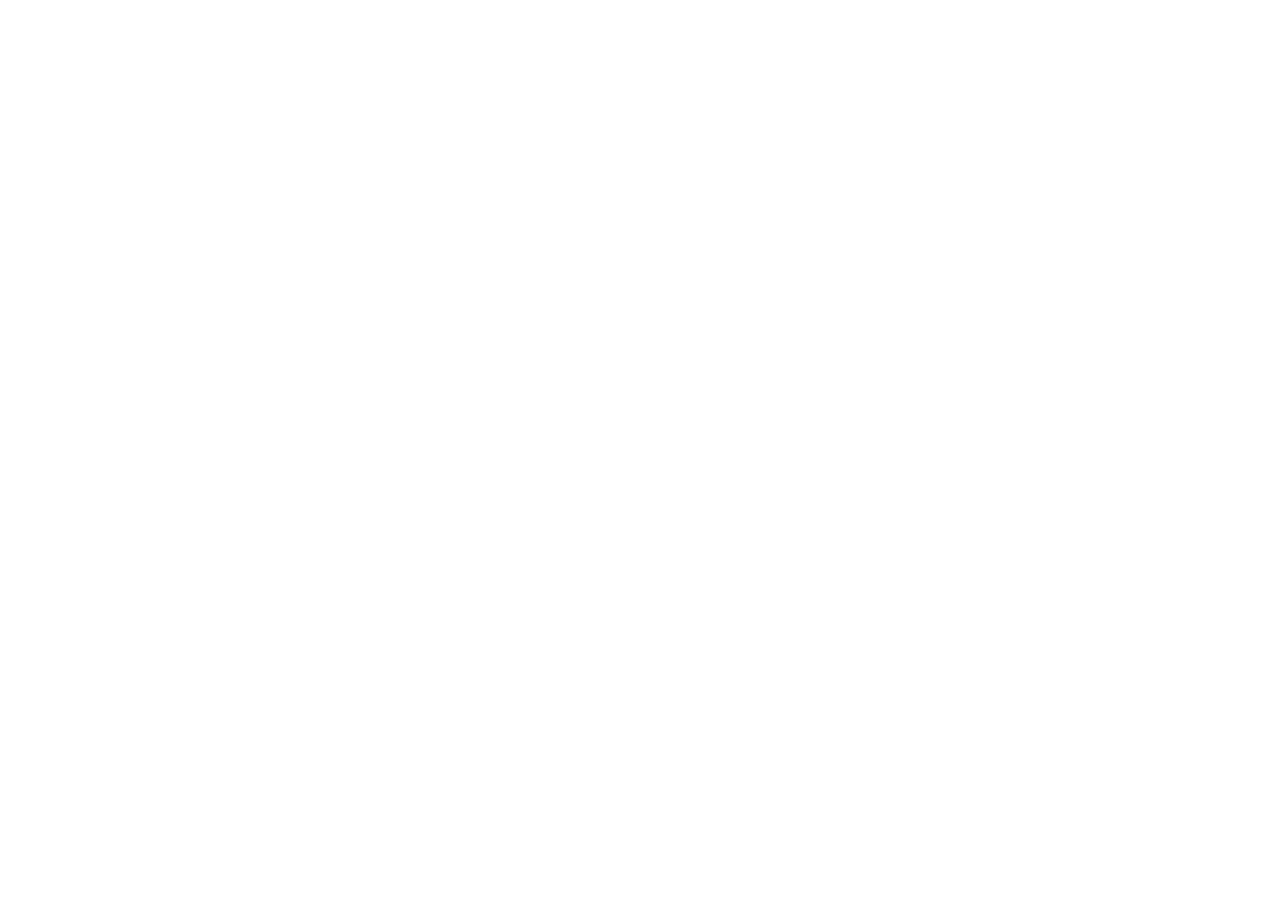
==== about/index.html @ 05c797dd "Created basic HTML structure for index.html" ====
<!DOCTYPE html>
<html lang="ru">
<head>
    <meta charset="UTF-8">
    <meta name="viewport" content="width=device-width, initial-scale=1.0">
    <title>TechStore - Главная </title>
    <link href="https://cdn.jsdelivr.net/npm/bootstrap@5.3.0/dist/css/bootstrap.min.css" rel="stylesheet">
    <link rel="stylesheet" href="css/style.css">
</head>
<body>
</body>
</html>
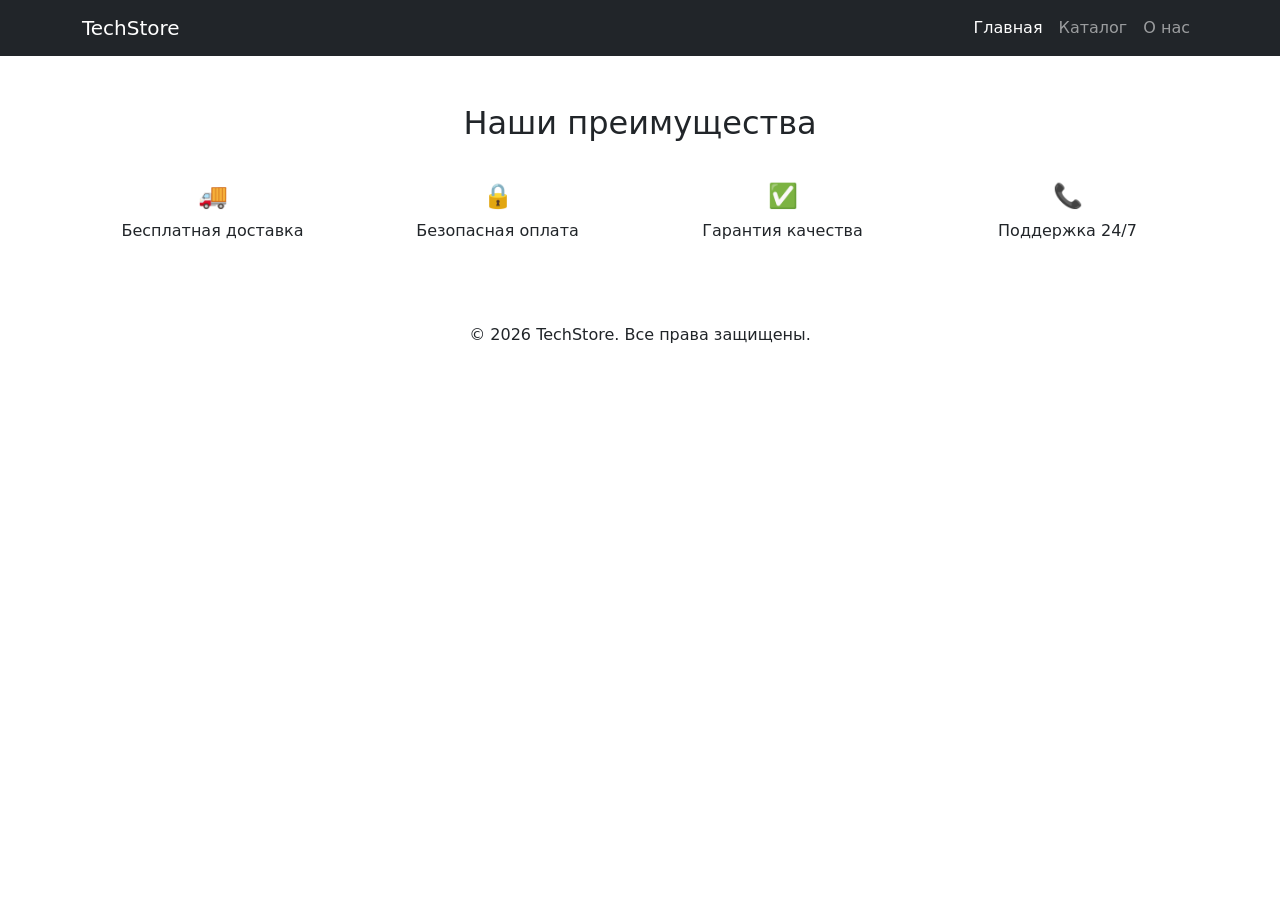
==== commit 5f7d1bbb: "Added navigation menu HTML for index page" ====
--- a/about/index.html
+++ b/about/index.html
@@ -8,5 +8,59 @@
     <link rel="stylesheet" href="css/style.css">
 </head>
 <body>
+  <nav class="navbar navbar-expand-lg navbar-dark bg-dark">
+    <div class="container">
+        <a class="navbar-brand" href="index.html">TechStore</a>
+        <button class="navbar-toggler" type="button" data-bs-toggle="collapse" data-bs-target="#navbarNav">
+            <span class="navbar-toggler-icon"></span>
+        </button>
+        <div class="collapse navbar-collapse" id="navbarNav">
+            <ul class="navbar-nav ms-auto">
+                <li class="nav-item"><a class="nav-link active" href="index.html">Главная</a></li>
+                <li class="nav-item"><a class="nav-link" href="catalog.html">Каталог</a></li>
+                <li class="nav-item"><a class="nav-link" href="about.html">О нас</a></li>
+            </ul>
+        </div>
+    </div>
+</nav>
+
+    <div class="container my-5">
+        <h2 class="text-center mb-4">Наши преимущества</h2>
+        <div class="row text-center">
+            <div class="col-md-3">
+                <div class="p-3">
+                    <h4>🚚</h4>
+                    <p>Бесплатная доставка</p>
+                </div>
+            </div>
+            <div class="col-md-3">
+                <div class="p-3">
+                    <h4>🔒</h4>
+                    <p>Безопасная оплата</p>
+                </div>
+            </div>
+            <div class="col-md-3">
+                <div class="p-3">
+                    <h4>✅</h4>
+                    <p>Гарантия качества</p>
+                </div>
+            </div>
+            <div class="col-md-3">
+                <div class="p-3">
+                    <h4>📞</h4>
+                    <p>Поддержка 24/7</p>
+                </div>
+            </div>
+        </div>
+    </div>
+
+    <!-- Футер -->
+    <footer class="text-center">
+        <div class="container">
+            <p>&copy; 2026 TechStore. Все права защищены.</p>
+        </div>
+    </footer>
+
+    <script src="https://cdn.jsdelivr.net/npm/bootstrap@5.3.0/dist/js/bootstrap.bundle.min.js"></script>
 </body>
 </html>
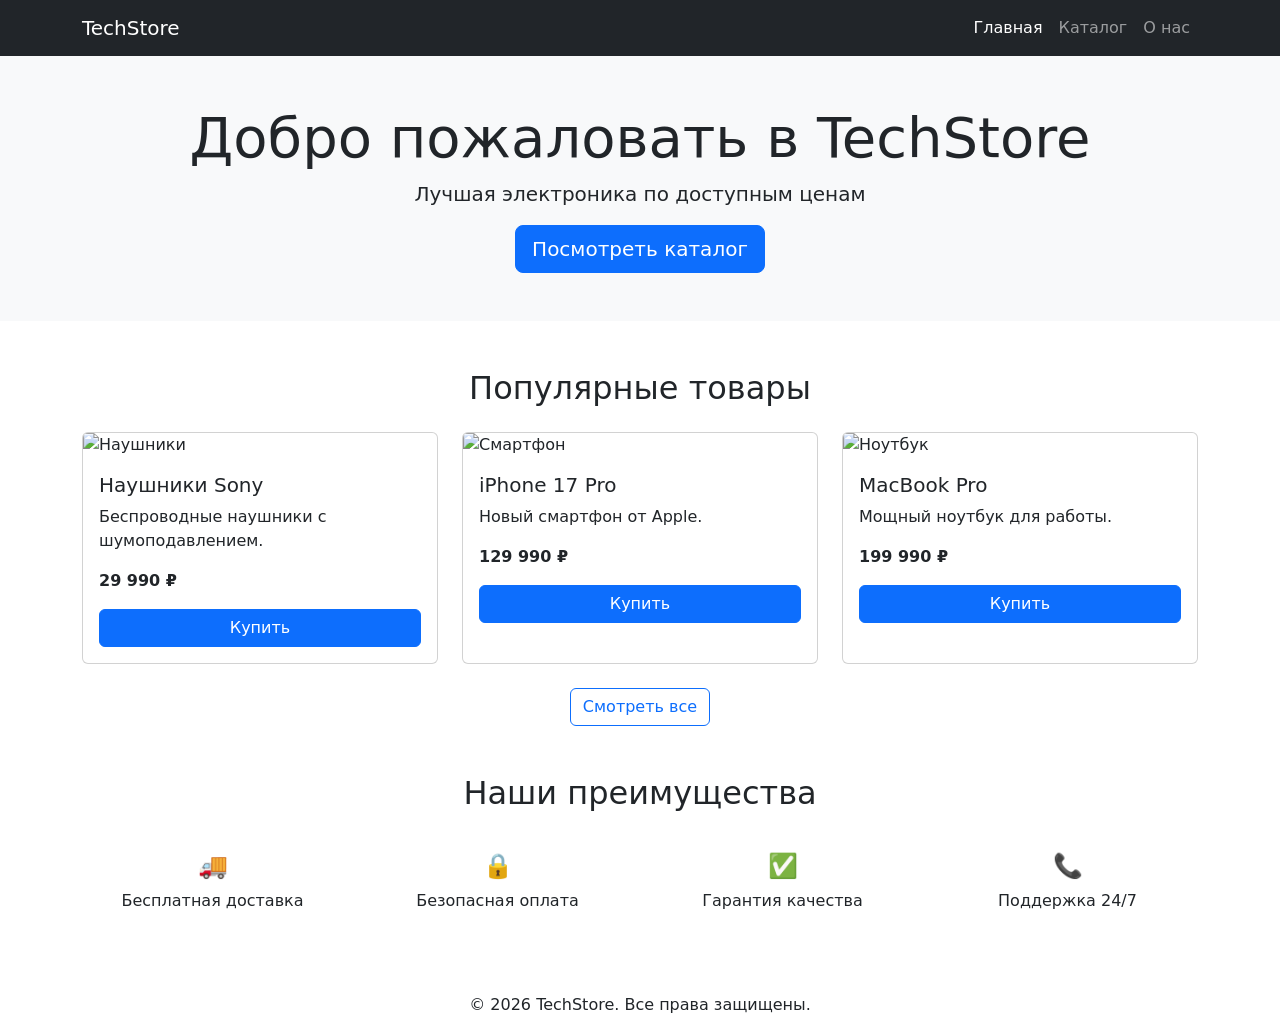
==== commit d6c2294f: "Added navigation menu HTML for index page" ====
--- a/about/index.html
+++ b/about/index.html
@@ -3,27 +3,86 @@
 <head>
     <meta charset="UTF-8">
     <meta name="viewport" content="width=device-width, initial-scale=1.0">
-    <title>TechStore - Главная </title>
+    <title>TechStore - Главная</title>
+    
     <link href="https://cdn.jsdelivr.net/npm/bootstrap@5.3.0/dist/css/bootstrap.min.css" rel="stylesheet">
     <link rel="stylesheet" href="css/style.css">
 </head>
 <body>
-  <nav class="navbar navbar-expand-lg navbar-dark bg-dark">
-    <div class="container">
-        <a class="navbar-brand" href="index.html">TechStore</a>
-        <button class="navbar-toggler" type="button" data-bs-toggle="collapse" data-bs-target="#navbarNav">
-            <span class="navbar-toggler-icon"></span>
-        </button>
-        <div class="collapse navbar-collapse" id="navbarNav">
-            <ul class="navbar-nav ms-auto">
-                <li class="nav-item"><a class="nav-link active" href="index.html">Главная</a></li>
-                <li class="nav-item"><a class="nav-link" href="catalog.html">Каталог</a></li>
-                <li class="nav-item"><a class="nav-link" href="about.html">О нас</a></li>
-            </ul>
+
+    
+    <nav class="navbar navbar-expand-lg navbar-dark bg-dark">
+        <div class="container">
+            <a class="navbar-brand" href="index.html">TechStore</a>
+            <button class="navbar-toggler" type="button" data-bs-toggle="collapse" data-bs-target="#navbarNav">
+                <span class="navbar-toggler-icon"></span>
+            </button>
+            <div class="collapse navbar-collapse" id="navbarNav">
+                <ul class="navbar-nav ms-auto">
+                    <li class="nav-item"><a class="nav-link active" href="index.html">Главная</a></li>
+                    <li class="nav-item"><a class="nav-link" href="catalog.html">Каталог</a></li>
+                    <li class="nav-item"><a class="nav-link" href="about.html">О нас</a></li>
+                </ul>
+            </div>
+        </div>
+    </nav>
+
+    
+    <div class="container-fluid bg-light py-5 text-center">
+        <div class="container">
+            <h1 class="display-4">Добро пожаловать в TechStore</h1>
+            <p class="lead">Лучшая электроника по доступным ценам</p>
+            <a href="catalog.html" class="btn btn-primary btn-lg">Посмотреть каталог</a>
         </div>
     </div>
-</nav>
 
+    
+    <div class="container my-5">
+        <h2 class="text-center mb-4">Популярные товары</h2>
+        <div class="row">
+            <!-- Товар 1 -->
+            <div class="col-md-4 mb-4">
+                <div class="card h-100">
+                    <img src="https://c.dns-shop.ru/thumb/st1/fit/300/300/158d303b0eb1d5af3f2682cf9d25b46f/be328438fdd49c6a6c03cd2849e2c56a0b61746cad3aa94038985351669ee8c3.jpg.webp" class="card-img-top" alt="Наушники">
+                    <div class="card-body">
+                        <h5 class="card-title">Наушники Sony</h5>
+                        <p class="card-text">Беспроводные наушники с шумоподавлением.</p>
+                        <p class="fw-bold">29 990 ₽</p>
+                        <a href="#" class="btn btn-primary w-100">Купить</a>
+                    </div>
+                </div>
+            </div>
+           
+            <div class="col-md-4 mb-4">
+                <div class="card h-100">
+                    <img src="https://c.dns-shop.ru/thumb/st1/fit/300/300/71235eb0cf6e8e76078f0a48c1c85cc8/3f07b1ffa9193a775d83d5a74fa818307037b9e0cf34e51a18ac31304fceefb9.jpg.webp" class="card-img-top" alt="Смартфон">
+                    <div class="card-body">
+                        <h5 class="card-title">iPhone 17 Pro</h5>
+                        <p class="card-text">Новый смартфон от Apple.</p>
+                        <p class="fw-bold">129 990 ₽</p>
+                        <a href="#" class="btn btn-primary w-100">Купить</a>
+                    </div>
+                </div>
+            </div>
+            
+            <div class="col-md-4 mb-4">
+                <div class="card h-100">
+                    <img src="https://c.dns-shop.ru/thumb/st1/fit/300/300/913e5ab94a12edd88f227e4ff61a6d88/bb3ce2c80a9671c7fcc7d1d12b08e50cd5df7cea20acd803d1ce10c24aff10a9.png.webp" class="card-img-top" alt="Ноутбук">
+                    <div class="card-body">
+                        <h5 class="card-title">MacBook Pro</h5>
+                        <p class="card-text">Мощный ноутбук для работы.</p>
+                        <p class="fw-bold">199 990 ₽</p>
+                        <a href="#" class="btn btn-primary w-100">Купить</a>
+                    </div>
+                </div>
+            </div>
+        </div>
+        <div class="text-center">
+            <a href="catalog.html" class="btn btn-outline-primary">Смотреть все</a>
+        </div>
+    </div>
+
+    
     <div class="container my-5">
         <h2 class="text-center mb-4">Наши преимущества</h2>
         <div class="row text-center">
@@ -54,7 +113,7 @@
         </div>
     </div>
 
-    <!-- Футер -->
+    
     <footer class="text-center">
         <div class="container">
             <p>&copy; 2026 TechStore. Все права защищены.</p>
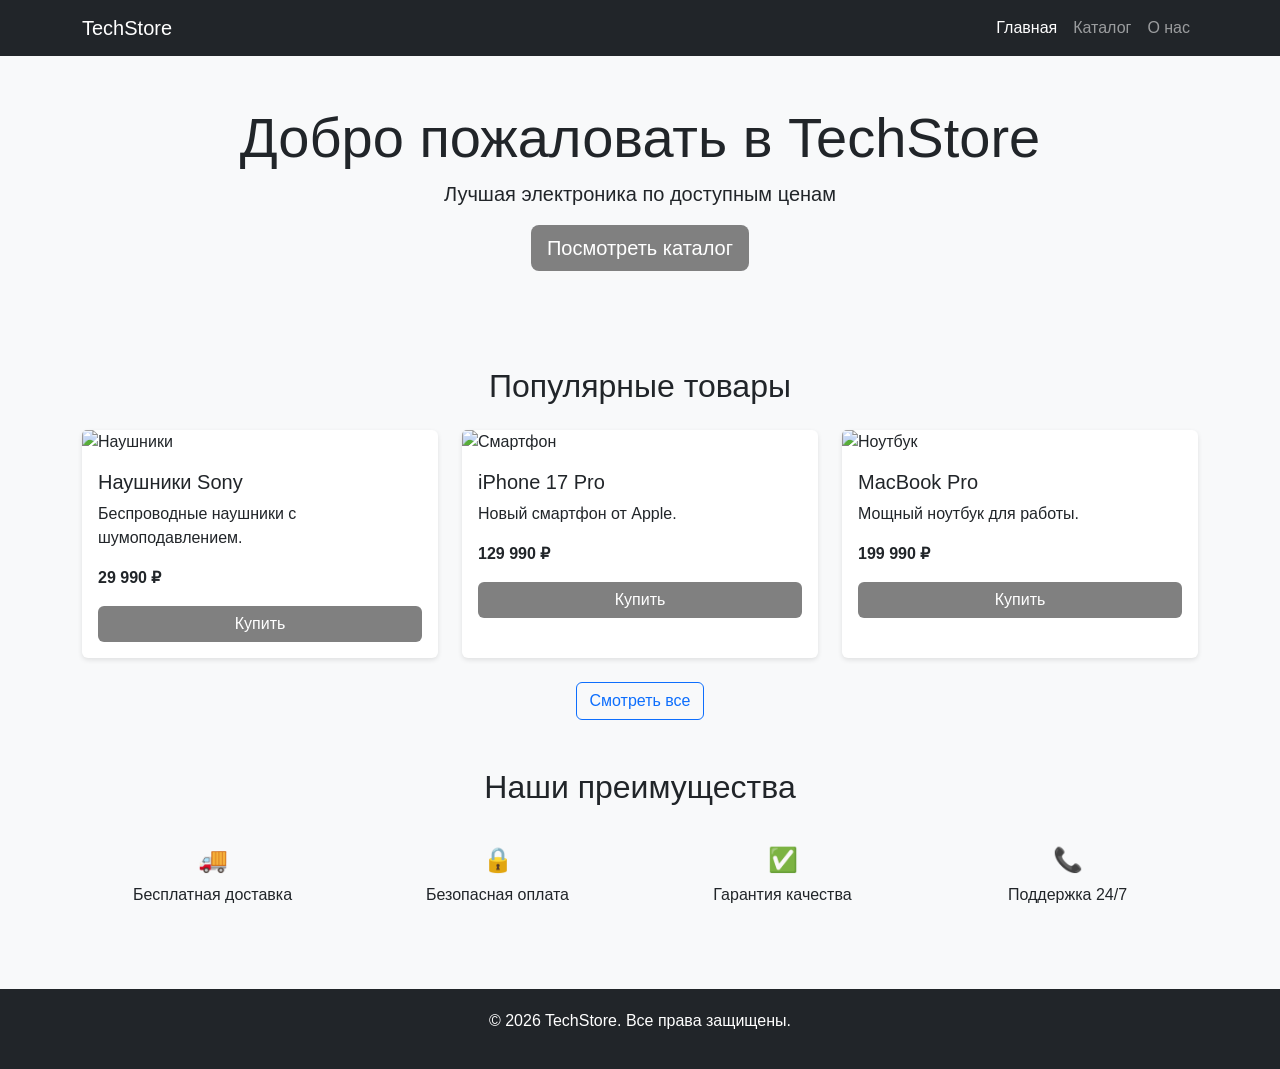
==== commit c0a48e42: "Added CSS" ====
--- a/about/index.html
+++ b/about/index.html
@@ -6,7 +6,7 @@
     <title>TechStore - Главная</title>
     
     <link href="https://cdn.jsdelivr.net/npm/bootstrap@5.3.0/dist/css/bootstrap.min.css" rel="stylesheet">
-    <link rel="stylesheet" href="css/style.css">
+    <link rel="stylesheet" href="style.css">
 </head>
 <body>
 
--- a/about/style.css
+++ b/about/style.css
@@ -0,0 +1,31 @@
+/* Простые стили для TechStore */
+body {
+    font-family: Arial, sans-serif;
+    background-color: #f8f9fa;
+}
+
+/* Эффект при наведении на карточку */
+.card {
+    transition: transform 0.3s;
+    border: none;
+    box-shadow: 0 2px 5px rgba(0,0,0,0.1);
+}
+
+.card:hover {
+    transform: translateY(-5px);
+    box-shadow: 0 5px 15px rgba(0,0,0,0.2);
+}
+
+/* Цвет кнопок */
+.btn-primary {
+    background-color: grey;
+    border: none;
+}
+
+/* Футер */
+footer {
+    background-color: #212529;
+    color: white;
+    padding: 20px 0;
+    margin-top: 50px;
+}
